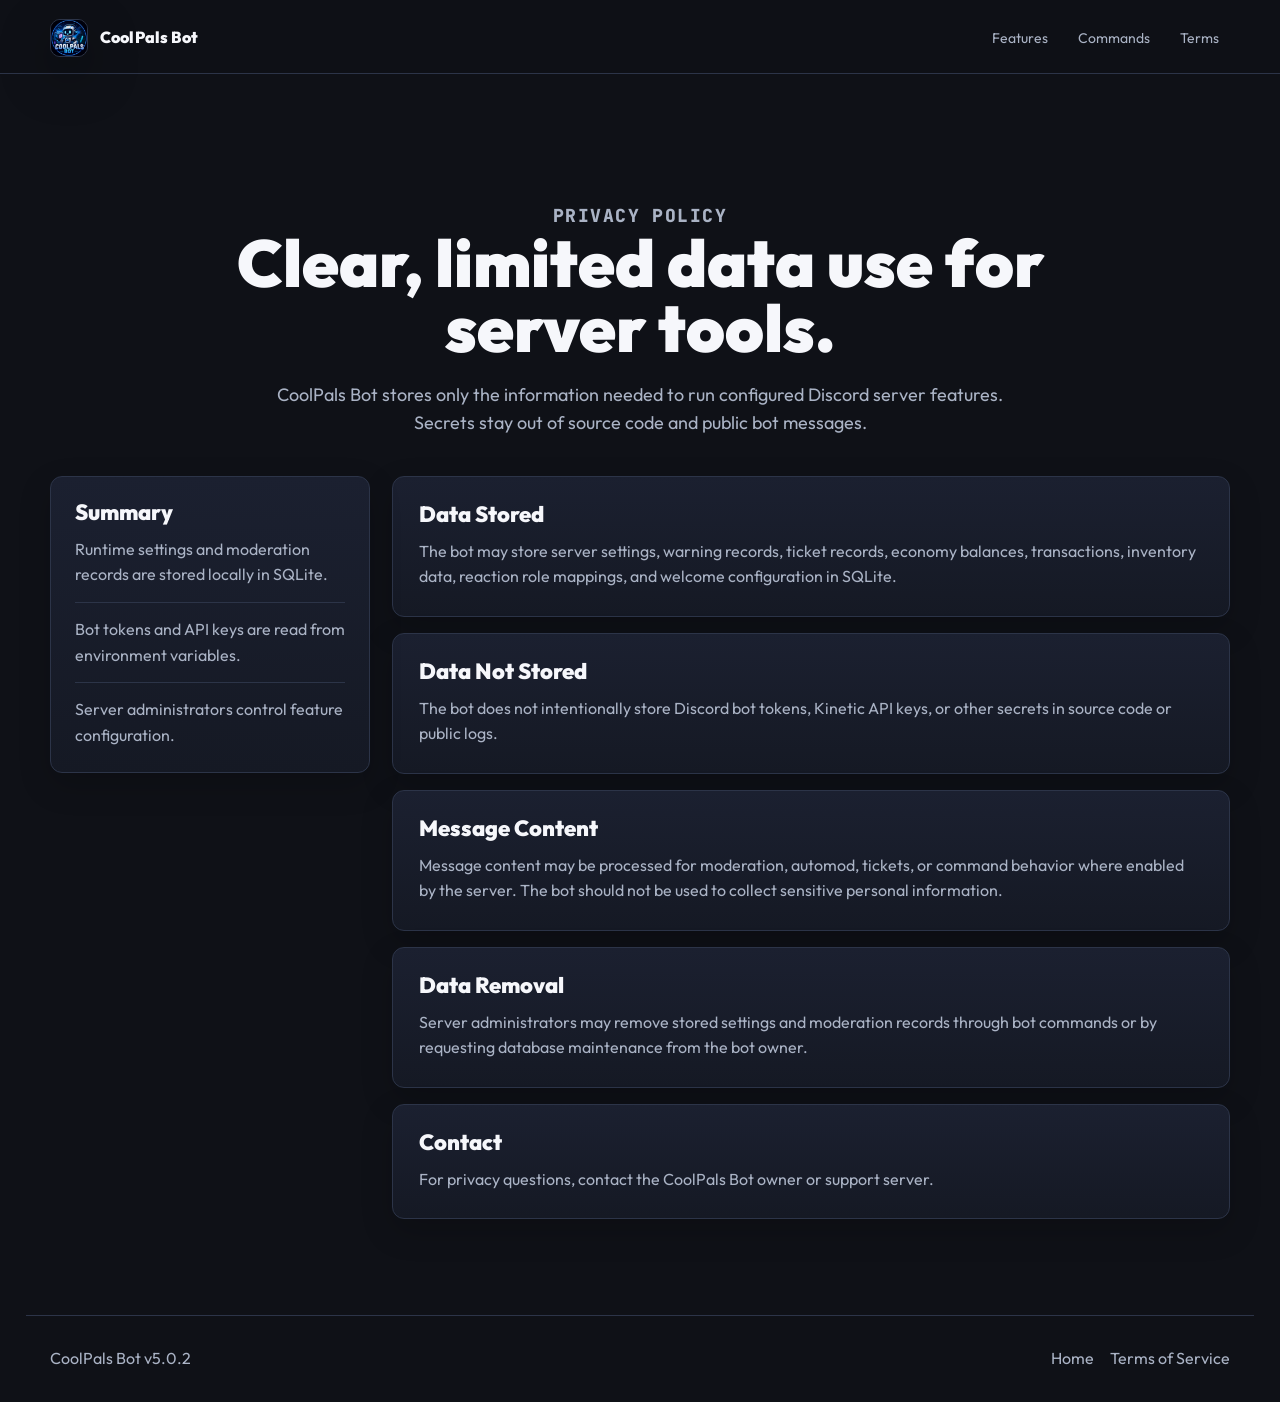
==== privacy.html @ 2b0df703 "Add files via upload" ====
<!doctype html>
<html lang="en">
<head>
  <meta charset="utf-8">
  <meta name="viewport" content="width=device-width, initial-scale=1">
  <title>Privacy Policy - CoolPals Bot</title>
  <link rel="stylesheet" href="css/style.css">
</head>
<body>
  <header class="site-header">
    <a class="brand" href="index.html"><img class="brand-avatar" src="assets/bot-avatar.png" alt="CoolPals Bot avatar"><span>CoolPals Bot</span></a>
    <nav class="site-nav" aria-label="Main navigation">
      <a href="index.html#features">Features</a>
      <a href="index.html#commands">Commands</a>
      <a href="terms.html">Terms</a>
    </nav>
  </header>

  <main class="legal-page">
    <section class="legal-hero">
      <p class="eyebrow">Privacy Policy</p>
      <h1>Clear, limited data use for server tools.</h1>
      <p>CoolPals Bot stores only the information needed to run configured Discord server features. Secrets stay out of source code and public bot messages.</p>
    </section>

    <section class="legal-layout">
      <aside class="legal-summary" aria-label="Privacy summary">
        <h2>Summary</h2>
        <p>Runtime settings and moderation records are stored locally in SQLite.</p>
        <p>Bot tokens and API keys are read from environment variables.</p>
        <p>Server administrators control feature configuration.</p>
      </aside>

      <div class="legal-content">
        <article class="legal-card">
          <h2>Data Stored</h2>
          <p>The bot may store server settings, warning records, ticket records, economy balances, transactions, inventory data, reaction role mappings, and welcome configuration in SQLite.</p>
        </article>

        <article class="legal-card">
          <h2>Data Not Stored</h2>
          <p>The bot does not intentionally store Discord bot tokens, Kinetic API keys, or other secrets in source code or public logs.</p>
        </article>

        <article class="legal-card">
          <h2>Message Content</h2>
          <p>Message content may be processed for moderation, automod, tickets, or command behavior where enabled by the server. The bot should not be used to collect sensitive personal information.</p>
        </article>

        <article class="legal-card">
          <h2>Data Removal</h2>
          <p>Server administrators may remove stored settings and moderation records through bot commands or by requesting database maintenance from the bot owner.</p>
        </article>

        <article class="legal-card">
          <h2>Contact</h2>
          <p>For privacy questions, contact the CoolPals Bot owner or support server.</p>
        </article>
      </div>
    </section>
  </main>

  <footer class="site-footer">
    <span>CoolPals Bot v5.0.2</span>
    <nav aria-label="Footer navigation">
      <a href="index.html">Home</a>
      <a href="terms.html">Terms of Service</a>
    </nav>
  </footer>
</body>
</html>
---- css/style.css ----
@import url("https://fonts.googleapis.com/css2?family=JetBrains+Mono:wght@500;700&family=Outfit:wght@400;500;600;700;800;900&display=swap");

:root {
  --bg: #0f1117;
  --surface: #151924;
  --surface-2: #1b2030;
  --surface-3: #23293a;
  --text: #f6f7fb;
  --muted: #aab3c5;
  --soft: #d7dced;
  --line: #2c3448;
  --accent: #5865f2;
  --accent-2: #23a559;
  --warning: #fee75c;
  --shadow: 0 18px 50px rgba(0, 0, 0, 0.34);
  --container: 1180px;
  --font-body: "Outfit", ui-sans-serif, system-ui, -apple-system, BlinkMacSystemFont, "Segoe UI", sans-serif;
  --font-display: "Outfit", ui-sans-serif, system-ui, -apple-system, BlinkMacSystemFont, "Segoe UI", sans-serif;
  --font-mono: "JetBrains Mono", "SFMono-Regular", Consolas, "Liberation Mono", monospace;
}

* {
  box-sizing: border-box;
}

html {
  scroll-behavior: smooth;
}

body {
  margin: 0;
  background: var(--bg);
  color: var(--text);
  font-family: var(--font-body);
  line-height: 1.6;
  text-rendering: optimizeLegibility;
}

a {
  color: inherit;
  text-decoration: none;
}

.site-header {
  position: sticky;
  top: 0;
  z-index: 10;
  display: flex;
  align-items: center;
  justify-content: space-between;
  gap: 24px;
  max-width: calc(var(--container) + 48px);
  margin: 0 auto;
  padding: 18px 24px;
}

.site-header::before {
  content: "";
  position: fixed;
  inset: 0 0 auto;
  height: 73px;
  z-index: -1;
  background: rgba(15, 17, 23, 0.9);
  border-bottom: 1px solid var(--line);
  backdrop-filter: blur(14px);
}

.brand {
  display: inline-flex;
  align-items: center;
  gap: 12px;
  font-family: var(--font-display);
  font-weight: 850;
  letter-spacing: 0.01em;
}

.brand-avatar,
.bot-logo {
  display: block;
  object-fit: cover;
  background: var(--surface-3);
  border: 1px solid var(--line);
  box-shadow: var(--shadow);
}

.brand-avatar {
  width: 38px;
  height: 38px;
  border-radius: 10px;
}

.site-nav {
  display: flex;
  align-items: center;
  gap: 8px;
  color: var(--muted);
  font-size: 14px;
}

.site-nav a {
  padding: 9px 11px;
  border-radius: 8px;
  transition: color 160ms ease, background 160ms ease, transform 160ms ease;
}

.site-nav a:hover {
  color: var(--text);
  background: rgba(88, 101, 242, 0.13);
  transform: translateY(-1px);
}

.hero {
  position: relative;
  min-height: 78vh;
  display: grid;
  place-items: center;
  overflow: hidden;
  padding: 96px 24px 78px;
  border-bottom: 1px solid var(--line);
}

.hero-background {
  position: absolute;
  inset: 0;
  display: grid;
  grid-template-columns: repeat(5, minmax(180px, 1fr));
  align-content: center;
  gap: 18px;
  padding: 56px;
  opacity: 0.18;
  transform: rotate(-6deg) scale(1.08);
}

.hero-background span {
  display: block;
  padding: 16px 18px;
  border: 1px solid var(--line);
  background: var(--surface);
  color: var(--muted);
  border-radius: 8px;
  font-family: var(--font-mono);
  font-size: 14px;
  white-space: nowrap;
}

.hero-content {
  position: relative;
  z-index: 1;
  width: min(100%, 900px);
  margin: 0 auto;
  text-align: center;
}

.bot-logo {
  width: 118px;
  height: 118px;
  margin: 0 auto 28px;
  border-radius: 26px;
}

.eyebrow {
  margin: 0 0 10px;
  color: var(--accent-2);
  font-family: var(--font-mono);
  font-size: 13px;
  font-weight: 850;
  text-transform: uppercase;
  letter-spacing: 0.08em;
}

h1,
h2,
h3,
p {
  overflow-wrap: anywhere;
}

h1 {
  margin: 0;
  font-family: var(--font-display);
  font-size: clamp(48px, 7vw, 88px);
  font-weight: 900;
  line-height: 0.98;
  letter-spacing: 0;
}

h2 {
  margin: 0;
  font-family: var(--font-display);
  font-size: clamp(30px, 4vw, 48px);
  font-weight: 850;
  line-height: 1.08;
  letter-spacing: 0;
}

h3 {
  margin: 0 0 10px;
  font-family: var(--font-display);
  font-size: 20px;
  font-weight: 800;
  line-height: 1.25;
}

.hero-copy,
.section-heading p,
.legal-hero p,
.legal-content p,
.legal-summary p {
  color: var(--muted);
}

.hero-copy {
  max-width: 740px;
  margin: 24px auto 0;
  font-size: 19px;
}

.hero-actions {
  display: flex;
  justify-content: center;
  gap: 14px;
  flex-wrap: wrap;
  margin-top: 34px;
}

.button {
  display: inline-flex;
  align-items: center;
  justify-content: center;
  min-height: 48px;
  padding: 0 22px;
  border-radius: 8px;
  font-family: var(--font-display);
  font-weight: 850;
  transition: transform 160ms ease, box-shadow 160ms ease, border-color 160ms ease, background 160ms ease;
}

.button:hover {
  transform: translateY(-2px);
}

.button.primary {
  background: var(--accent);
  color: white;
  box-shadow: 0 14px 34px rgba(88, 101, 242, 0.28);
}

.button.primary:hover {
  box-shadow: 0 18px 42px rgba(88, 101, 242, 0.38);
}

.button.secondary {
  background: var(--surface-2);
  color: var(--text);
  border: 1px solid var(--line);
}

.button.secondary:hover {
  border-color: rgba(88, 101, 242, 0.65);
}

.section {
  padding: 92px 24px;
}

.section-inner {
  width: min(100%, var(--container));
  margin: 0 auto;
}

.section-heading {
  max-width: 680px;
  margin-bottom: 34px;
}

.section-heading.centered {
  margin-right: auto;
  margin-left: auto;
  text-align: center;
}

.section-heading p {
  margin: 14px 0 0;
  font-size: 17px;
}

.feature-grid,
.stats-grid {
  display: grid;
  gap: 18px;
}

.feature-grid {
  grid-template-columns: repeat(3, minmax(0, 1fr));
}

.stats-grid {
  grid-template-columns: repeat(4, minmax(0, 1fr));
}

.feature-card,
.stat-card,
.legal-card,
.legal-summary {
  background: linear-gradient(180deg, var(--surface-2), var(--surface));
  border: 1px solid var(--line);
  border-radius: 12px;
  box-shadow: 0 12px 32px rgba(0, 0, 0, 0.18);
}

.feature-card,
.stat-card {
  padding: 24px;
  transition: transform 170ms ease, border-color 170ms ease, background 170ms ease, box-shadow 170ms ease;
}

.feature-card:hover,
.stat-card:hover,
.legal-card:hover {
  transform: translateY(-4px);
  border-color: rgba(88, 101, 242, 0.62);
  box-shadow: 0 20px 46px rgba(0, 0, 0, 0.28);
}

.feature-card p {
  margin: 0;
  color: var(--muted);
}

.feature-card-wide {
  grid-column: span 3;
}

.card-icon {
  display: inline-flex;
  align-items: center;
  justify-content: center;
  width: 38px;
  height: 30px;
  margin-bottom: 18px;
  border: 1px solid rgba(88, 101, 242, 0.45);
  border-radius: 8px;
  background: rgba(88, 101, 242, 0.16);
  color: var(--soft);
  font-family: var(--font-mono);
  font-size: 12px;
  font-weight: 850;
}

.command-section {
  background: #121620;
  border-top: 1px solid var(--line);
  border-bottom: 1px solid var(--line);
}

.update-section {
  border-bottom: 1px solid var(--line);
}

.update-panel {
  display: grid;
  grid-template-columns: minmax(280px, 0.9fr) minmax(0, 1.1fr);
  gap: 26px;
  align-items: center;
  padding: 28px;
  background: linear-gradient(180deg, rgba(88, 101, 242, 0.16), rgba(27, 32, 48, 0.72));
  border: 1px solid var(--line);
  border-radius: 14px;
  box-shadow: var(--shadow);
}

.update-panel .section-heading {
  margin-bottom: 0;
}

.update-grid {
  display: grid;
  grid-template-columns: repeat(3, minmax(0, 1fr));
  gap: 14px;
}

.update-card {
  min-height: 118px;
  padding: 20px;
  background: rgba(11, 13, 19, 0.72);
  border: 1px solid var(--line);
  border-radius: 10px;
  transition: transform 170ms ease, border-color 170ms ease, background 170ms ease;
}

.update-card:hover {
  transform: translateY(-3px);
  border-color: rgba(35, 165, 89, 0.56);
  background: rgba(15, 17, 23, 0.92);
}

.update-card strong {
  display: block;
  margin-top: 10px;
  font-family: var(--font-display);
  font-size: 21px;
  line-height: 1.15;
}

.split-section {
  display: grid;
  grid-template-columns: minmax(280px, 0.85fr) minmax(0, 1.15fr);
  gap: 36px;
  align-items: center;
}

.command-grid {
  display: grid;
  grid-template-columns: repeat(3, minmax(0, 1fr));
  gap: 12px;
}

.command-grid code {
  display: block;
  min-height: 54px;
  padding: 15px 14px;
  background: #0b0d13;
  border: 1px solid var(--line);
  border-radius: 10px;
  color: var(--warning);
  font-family: var(--font-mono);
  text-align: center;
  font-size: 15px;
  transition: transform 160ms ease, border-color 160ms ease, background 160ms ease;
}

.command-grid code:hover {
  transform: translateY(-3px);
  border-color: rgba(254, 231, 92, 0.5);
  background: #111520;
}

.stat-card {
  text-align: center;
}

.stat-label {
  display: block;
  color: var(--muted);
  font-family: var(--font-mono);
  font-size: 12px;
  font-weight: 800;
  text-transform: uppercase;
  letter-spacing: 0.06em;
}

.stat-card strong {
  display: block;
  margin-top: 8px;
  font-family: var(--font-display);
  font-size: clamp(22px, 3vw, 30px);
  font-weight: 900;
  line-height: 1.1;
}

.site-footer {
  display: flex;
  align-items: center;
  justify-content: space-between;
  gap: 18px;
  width: min(100%, calc(var(--container) + 48px));
  margin: 0 auto;
  padding: 30px 24px;
  color: var(--muted);
  border-top: 1px solid var(--line);
}

.site-footer nav {
  display: flex;
  gap: 16px;
}

.site-footer a {
  transition: color 160ms ease;
}

.site-footer a:hover {
  color: var(--text);
}

.legal-page {
  padding: 72px 24px 96px;
}

.legal-hero,
.legal-layout {
  width: min(100%, var(--container));
  margin: 0 auto;
}

.legal-hero {
  padding: 34px 0 38px;
  text-align: center;
}

.legal-hero h1 {
  max-width: 880px;
  margin: 0 auto;
  font-size: clamp(38px, 5.5vw, 66px);
}

.legal-hero p {
  max-width: 780px;
  margin: 20px auto 0;
  font-size: 18px;
}

.legal-layout {
  display: grid;
  grid-template-columns: 320px minmax(0, 1fr);
  gap: 22px;
  align-items: start;
}

.legal-summary {
  position: sticky;
  top: 96px;
  padding: 24px;
}

.legal-summary h2,
.legal-card h2 {
  margin: 0 0 12px;
  font-size: 22px;
}

.legal-summary p,
.legal-card p {
  margin: 0;
}

.legal-summary p + p {
  margin-top: 14px;
  padding-top: 14px;
  border-top: 1px solid var(--line);
}

.legal-content {
  display: grid;
  gap: 16px;
}

.legal-card {
  padding: 26px;
  transition: transform 170ms ease, border-color 170ms ease, box-shadow 170ms ease;
}

@media (max-width: 1080px) {
  .feature-grid {
    grid-template-columns: repeat(2, minmax(0, 1fr));
  }

  .feature-card-wide {
    grid-column: span 2;
  }

  .stats-grid {
    grid-template-columns: repeat(2, minmax(0, 1fr));
  }
}

@media (max-width: 920px) {
  .split-section,
  .legal-layout,
  .update-panel {
    grid-template-columns: 1fr;
  }

  .legal-summary {
    position: static;
  }

  .command-grid {
    grid-template-columns: repeat(2, minmax(0, 1fr));
  }

  .hero-background {
    grid-template-columns: repeat(2, minmax(180px, 1fr));
  }
}

@media (max-width: 640px) {
  .site-header,
  .site-footer {
    align-items: flex-start;
    flex-direction: column;
  }

  .site-nav,
  .site-footer nav {
    flex-wrap: wrap;
  }

  .hero {
    min-height: 82vh;
    padding-top: 72px;
  }

  .bot-logo {
    width: 88px;
    height: 88px;
    border-radius: 18px;
  }

  .hero-copy,
  .legal-hero p {
    font-size: 17px;
  }

  .section {
    padding: 68px 18px;
  }

  .feature-grid,
  .stats-grid,
  .update-grid,
  .command-grid {
    grid-template-columns: 1fr;
  }

  .feature-card-wide {
    grid-column: span 1;
  }

  .legal-page {
    padding: 52px 18px 70px;
  }
}
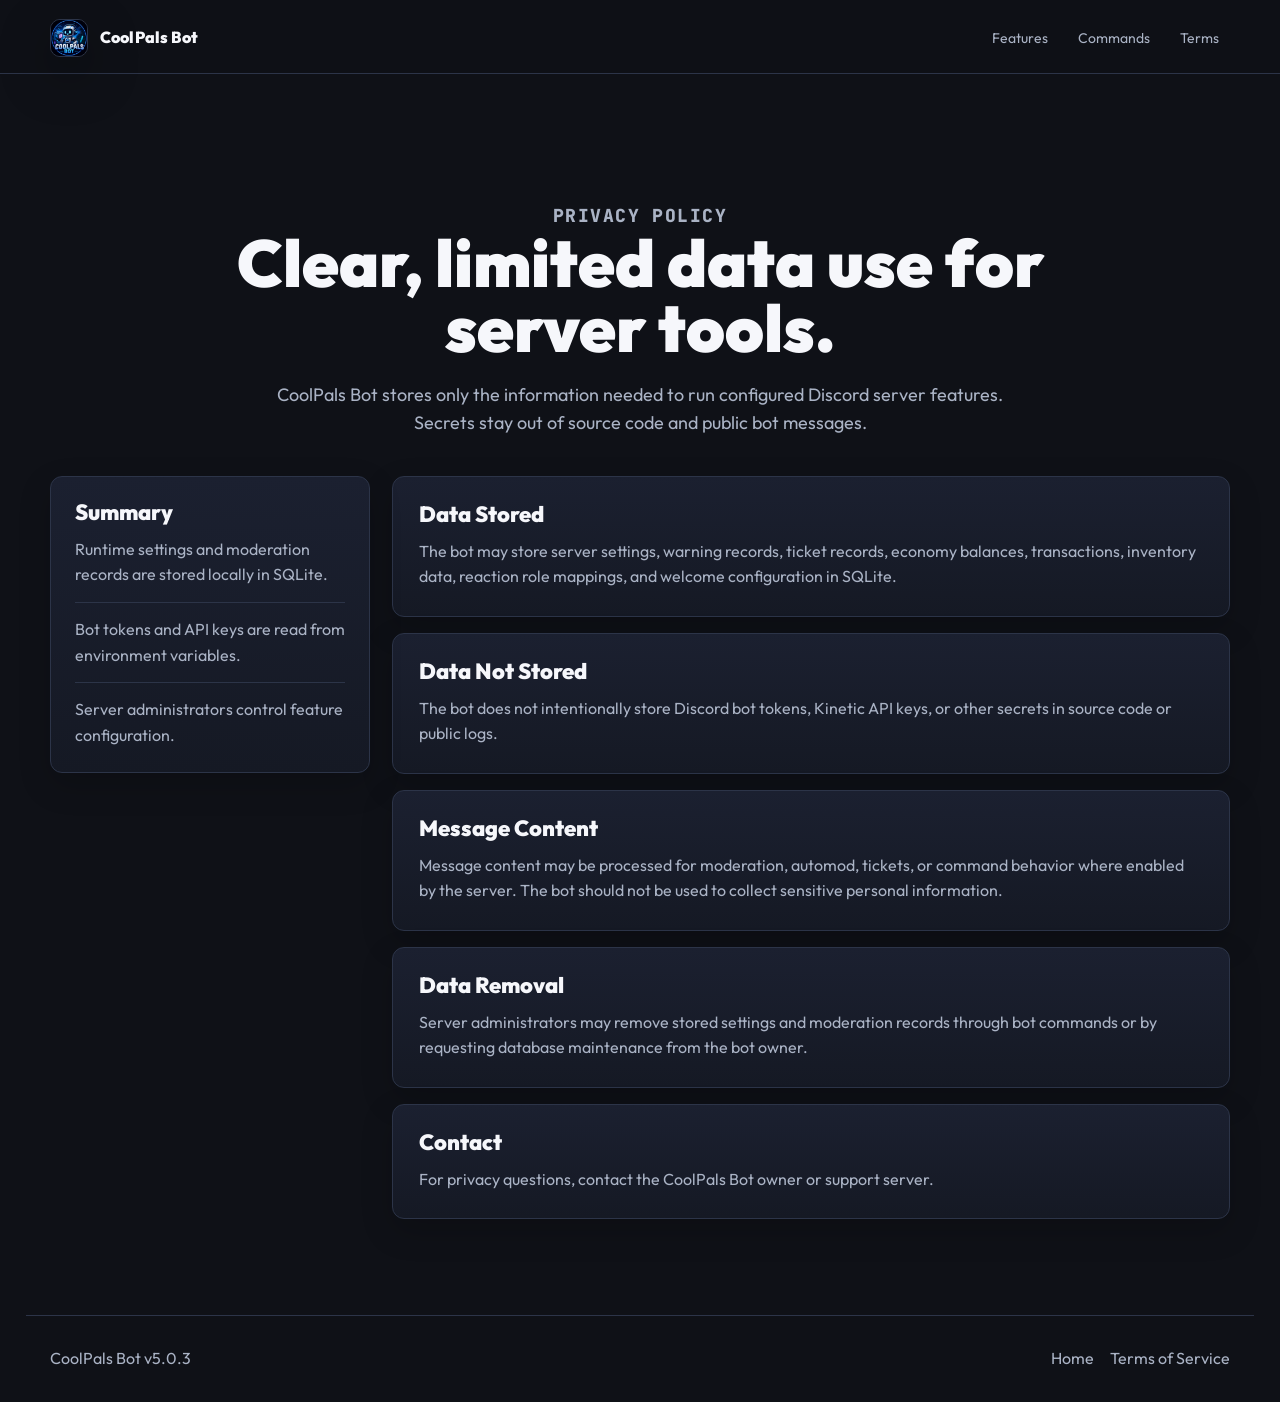
==== commit 259bd4ce: "Website update v5.0.3" ====
--- a/privacy.html
+++ b/privacy.html
@@ -61,7 +61,7 @@
   </main>
 
   <footer class="site-footer">
-    <span>CoolPals Bot v5.0.2</span>
+    <span>CoolPals Bot v5.0.3</span>
     <nav aria-label="Footer navigation">
       <a href="index.html">Home</a>
       <a href="terms.html">Terms of Service</a>
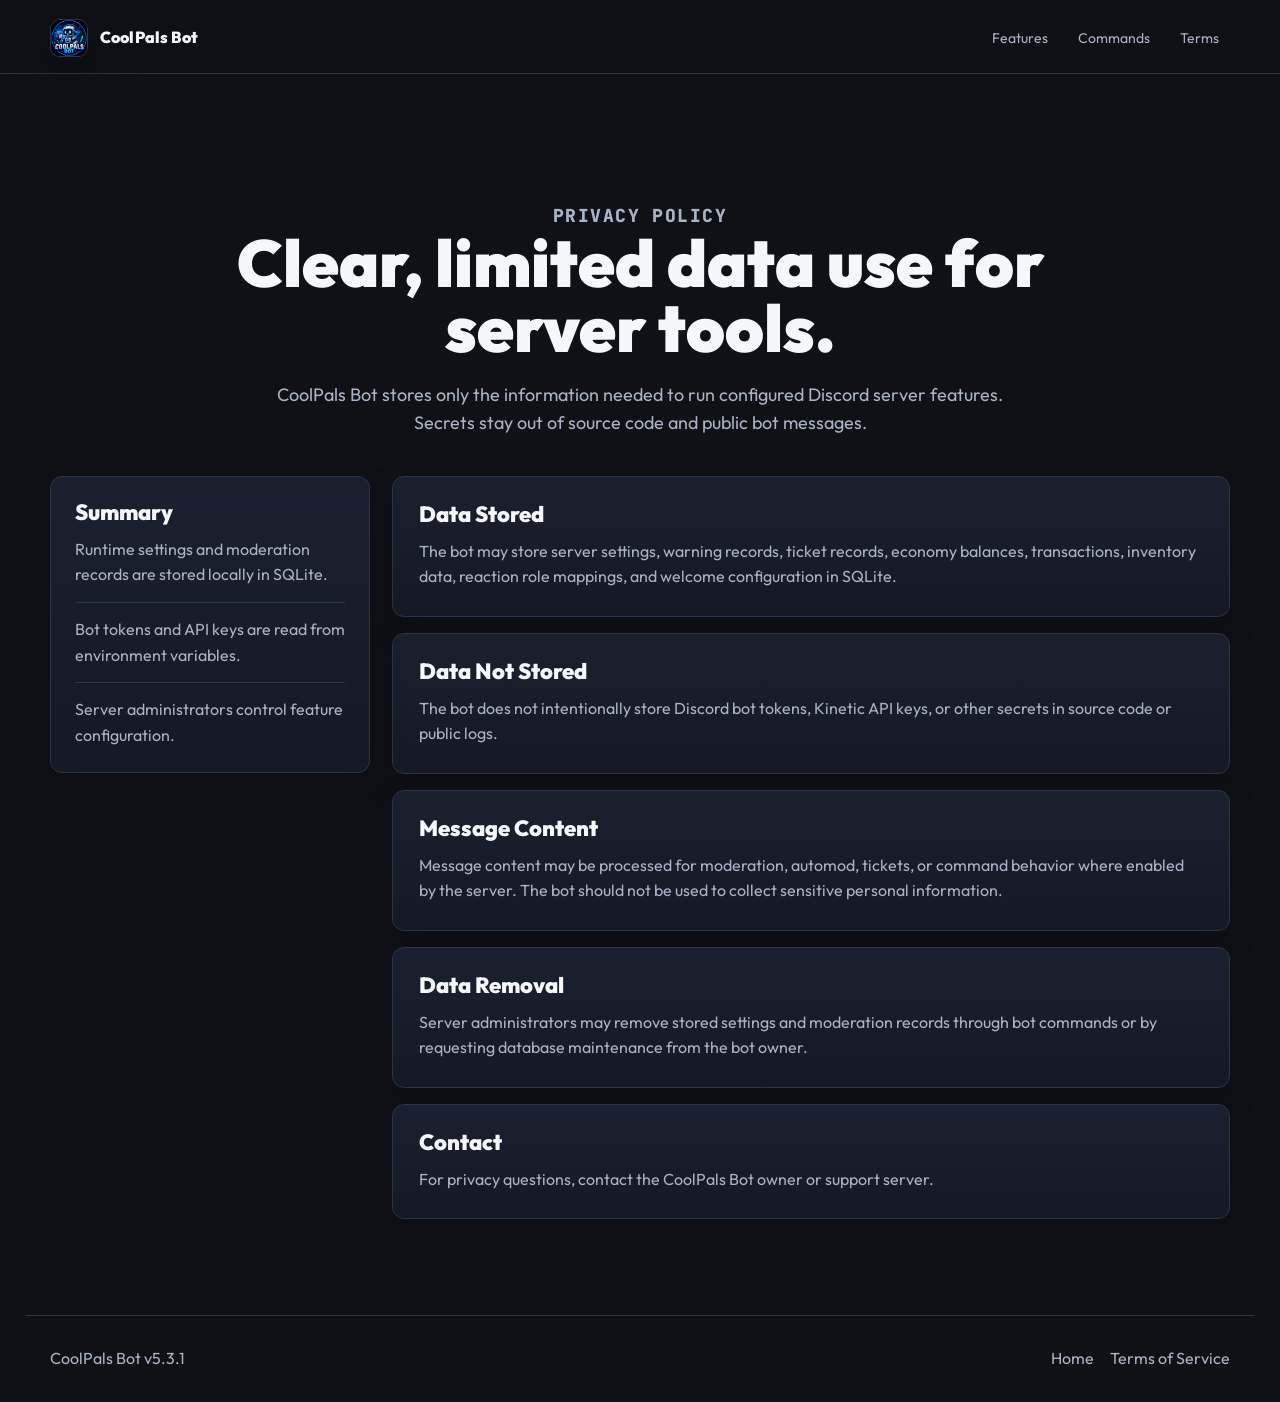
==== commit dad1971b: "Website update v5.3.1" ====
--- a/privacy.html
+++ b/privacy.html
@@ -61,11 +61,12 @@
   </main>
 
   <footer class="site-footer">
-    <span>CoolPals Bot v5.0.3</span>
+    <span data-release="footer">CoolPals Bot v5.3.1</span>
     <nav aria-label="Footer navigation">
       <a href="index.html">Home</a>
       <a href="terms.html">Terms of Service</a>
     </nav>
   </footer>
+  <script src="js/main.js"></script>
 </body>
 </html>
--- a/css/style.css
+++ b/css/style.css
@@ -375,7 +375,7 @@
 
 .update-grid {
   display: grid;
-  grid-template-columns: repeat(3, minmax(0, 1fr));
+  grid-template-columns: repeat(auto-fit, minmax(170px, 1fr));
   gap: 14px;
 }
 
